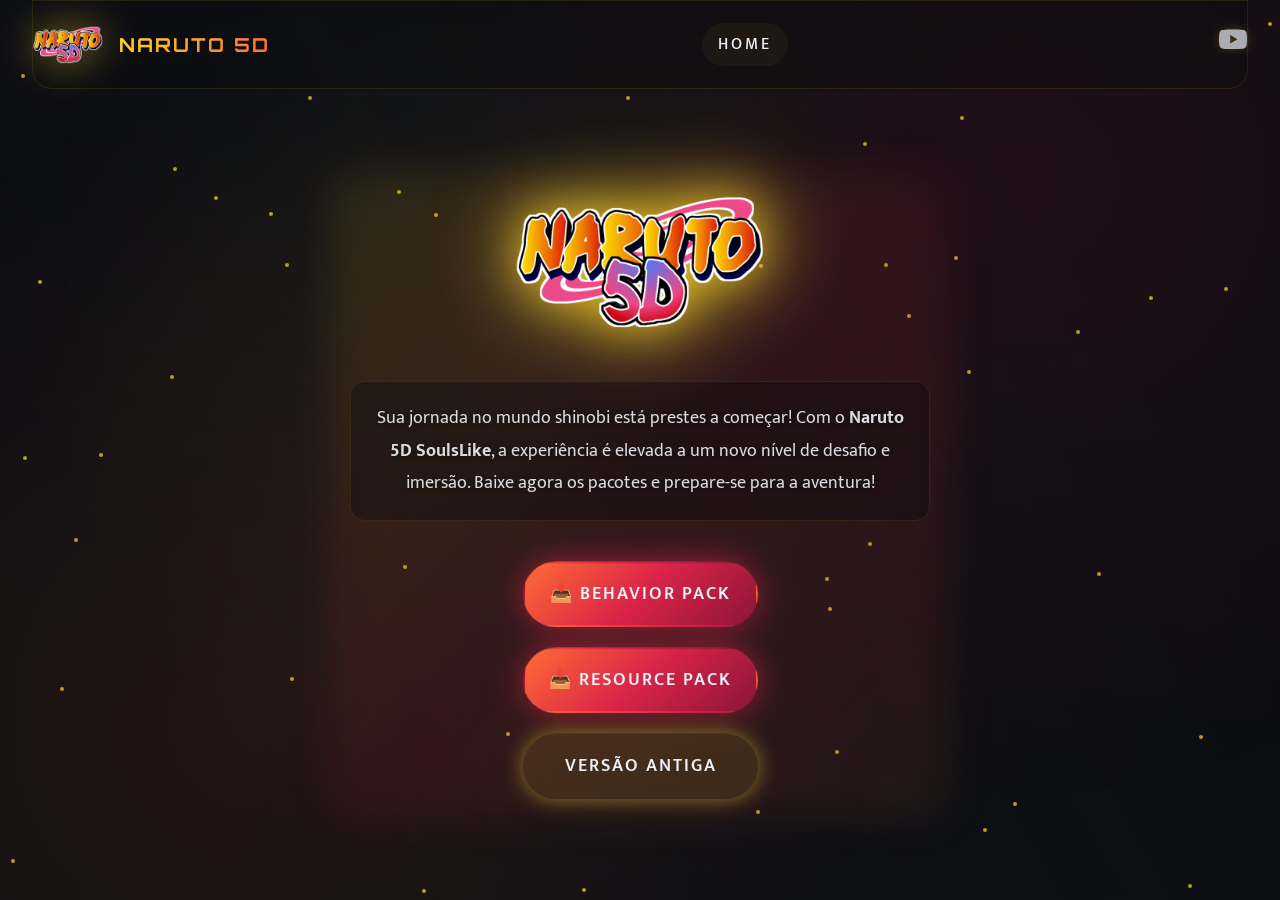
==== index.html @ 8170541d "Naruto5DTobiUpdate" ====
<!DOCTYPE html>
<html lang="pt-br">
<head>
    <meta charset="UTF-8">
    <meta name="viewport" content="width=device-width, initial-scale=1.0">
    <title>Naruto 5D - SoulsLike</title>
    <link rel="shortcut icon" href="icon.ico">
    <link rel="preconnect" href="https://fonts.gstatic.com">
    <link href="https://fonts.googleapis.com/css2?family=Mukta:wght@300;400;600;700&family=Orbitron:wght@400;700;900&display=swap" rel="stylesheet">
    <style>
        /* === CONFIGURAÇÕES GLOBAIS E VARIÁVEIS === */
        * {
            padding: 0;
            margin: 0;
            box-sizing: border-box;
        }

        :root {
            --text: #EDF1F7;
            --red: #da2448ff;
            --yellow: rgb(255, 216, 44);
            --orange: #ff6b35;
            --dark-blue: #0a0c10;
            --gradient-primary: linear-gradient(135deg, #ff6b35 0%, #da2448ff 50%, #8b1538 100%);
            --gradient-secondary: linear-gradient(135deg, #ffd82c 0%, #ff6b35 100%);
            --glow-yellow: 0 0 20px rgba(255, 216, 44, 0.5);
            --glow-red: 0 0 30px rgba(218, 36, 72, 0.6);
        }

        body, button, a {
            color: var(--text);
            font: 400 1rem "Mukta", sans-serif;
            -webkit-font-smoothing: antialiased;
            overflow-x: hidden;
        }

        a {
            text-decoration: none;
        }

        button:hover, a:hover {
            cursor: pointer;
        }

        #app {
            display: flex;
            flex-direction: column;
            align-items: center;
            width: 100%;
            min-height: 100vh;
            padding: 0 32px;
            position: relative;
        }

        /* === PARTÍCULAS ANIMADAS === */
        .particles {
            position: fixed;
            top: 0;
            left: 0;
            width: 100%;
            height: 100%;
            pointer-events: none;
            z-index: 1;
        }

        .particle {
            position: absolute;
            width: 4px;
            height: 4px;
            background: var(--yellow);
            border-radius: 50%;
            opacity: 0.7;
            animation: float 6s infinite ease-in-out;
        }

        @keyframes float {
            0%, 100% { transform: translateY(0px) rotate(0deg); opacity: 0.7; }
            50% { transform: translateY(-20px) rotate(180deg); opacity: 1; }
        }

        /* === IMAGEM DE FUNDO APRIMORADA === */
        #background {
            width: 100vw;
            height: 100vh;
            position: fixed;
            bottom: 0;
            left: 0;
            background: linear-gradient(45deg, #0a0c10 0%, #1a1d24 50%, #0a0c10 100%);
            background-size: 400% 400%;
            animation: gradientShift 8s ease infinite;
            z-index: -2;
        }

        @keyframes gradientShift {
            0% { background-position: 0% 50%; }
            50% { background-position: 100% 50%; }
            100% { background-position: 0% 50%; }
        }

        #background::before {
            content: '';
            position: absolute;
            top: 0;
            left: 0;
            right: 0;
            bottom: 0;
            background-image: 
                radial-gradient(circle at 20% 80%, rgba(255, 107, 53, 0.1) 0%, transparent 50%),
                radial-gradient(circle at 80% 20%, rgba(218, 36, 72, 0.1) 0%, transparent 50%),
                radial-gradient(circle at 40% 40%, rgba(255, 216, 44, 0.05) 0%, transparent 50%);
            animation: pulse 4s ease-in-out infinite alternate;
        }

        @keyframes pulse {
            0% { opacity: 0.5; }
            100% { opacity: 1; }
        }

        #background::after {
            content: '';
            width: inherit;
            height: inherit;
            position: fixed;
            background: linear-gradient(60deg, rgba(10, 12, 16, 0.9) 15%, rgba(10, 12, 16, 0.7) 45%, rgba(10, 12, 16, 0.9) 80%);
            z-index: -1;
        }

        /* === CABEÇALHO APRIMORADO === */
        header {
            display: flex;
            align-items: center;
            justify-content: space-between;
            width: 100%;
            max-width: 1440px;
            padding: 24px 0;
            backdrop-filter: blur(10px);
            border-radius: 0 0 20px 20px;
            background: rgba(10, 12, 16, 0.3);
            border: 1px solid rgba(255, 216, 44, 0.1);
            z-index: 10;
        }

        .logo-container {
            display: flex;
            align-items: center;
            gap: 16px;
        }

        .logo-container img {
            width: 70px;
            height: auto;
            filter: drop-shadow(var(--glow-yellow));
            transition: all 0.3s ease;
        }

        .logo-container img:hover {
            transform: scale(1.1) rotate(5deg);
            filter: drop-shadow(var(--glow-red));
        }

        .logo-text {
            font-family: 'Orbitron', monospace;
            font-weight: 700;
            font-size: 1.2rem;
            background: var(--gradient-secondary);
            background-clip: text;
            -webkit-background-clip: text;
            -webkit-text-fill-color: transparent;
            letter-spacing: 2px;
        }

        ul {
            list-style-type: none;
        }

        .navigation {
            display: flex;
            align-items: center;
            gap: 48px;
        }

        .navigation_link {
            font-size: 16px;
            font-weight: 500;
            letter-spacing: 3px;
            text-transform: uppercase;
            position: relative;
            transition: all 0.3s ease;
            padding: 8px 16px;
            border-radius: 25px;
            background: rgba(255, 216, 44, 0.05);
            backdrop-filter: blur(5px);
        }

        .navigation_link:hover {
            color: var(--yellow);
            background: rgba(255, 216, 44, 0.1);
            box-shadow: var(--glow-yellow);
            transform: translateY(-2px);
        }

        .navigation_social svg {
            opacity: 0.7;
            transition: all 0.3s ease;
            filter: drop-shadow(0 0 5px rgba(255, 216, 44, 0.3));
        }

        .navigation_social a:hover svg {
            opacity: 1;
            transform: translateY(-5px) scale(1.2);
            color: var(--yellow);
            filter: drop-shadow(var(--glow-yellow));
        }

        /* === CONTEÚDO PRINCIPAL CENTRALIZADO === */
        main {
            flex: 1;
            display: flex;
            /* Alterações para centralizar */
            align-items: center;
            justify-content: center;
            flex-direction: column;
            text-align: center;
            /* Fim das alterações */
            width: 100%;
            max-width: 1440px;
            padding: 60px 0;
            z-index: 5;
        }

        .main_info {
            width: 100%;
            max-width: 580px;
            position: relative;
            /* Adicionado para garantir alinhamento interno */
            display: flex;
            flex-direction: column;
            align-items: center;
        }

        .main_info::before {
            content: '';
            position: absolute;
            top: -20px;
            left: -20px;
            right: -20px;
            bottom: -20px;
            background: linear-gradient(135deg, 
                rgba(255, 216, 44, 0.1) 0%, 
                rgba(218, 36, 72, 0.1) 50%, 
                rgba(255, 107, 53, 0.1) 100%);
            border-radius: 30px;
            filter: blur(20px);
            z-index: -1;
            animation: glow 3s ease-in-out infinite alternate;
        }

        @keyframes glow {
            0% { opacity: 0.5; transform: scale(0.95); }
            100% { opacity: 0.8; transform: scale(1.05); }
        }

        /* === LOGO PRINCIPAL NO CENTRO === */
        .main-logo-container {
            display: flex;
            flex-direction: column;
            align-items: center;
            margin-bottom: 20px;
            position: relative;
        }

        .main-logo {
            width: 250px;
            height: auto;
            filter: drop-shadow(var(--glow-yellow)) drop-shadow(0 0 40px rgba(255, 216, 44, 0.8));
            transition: all 0.3s ease;
            animation: mainLogoPulse 2s ease-in-out infinite alternate;
        }

        @keyframes mainLogoPulse {
            0% { 
                filter: drop-shadow(var(--glow-yellow)) drop-shadow(0 0 40px rgba(255, 216, 44, 0.8));
                transform: scale(1);
            }
            100% { 
                filter: drop-shadow(var(--glow-red)) drop-shadow(0 0 60px rgba(218, 36, 72, 0.9));
                transform: scale(1.05);
            }
        }

        .main-logo:hover {
            transform: scale(1.1) rotate(5deg);
            filter: drop-shadow(var(--glow-red)) drop-shadow(0 0 80px rgba(218, 36, 72, 1));
        }

        .main_info p {
            font-size: 18px;
            line-height: 1.8;
            margin: 30px 0 40px;
            opacity: 0.9;
            text-shadow: 0 2px 4px rgba(0,0,0,0.3);
            backdrop-filter: blur(5px);
            padding: 20px;
            border-radius: 15px;
            background: rgba(10, 12, 16, 0.4);
            border: 1px solid rgba(255, 216, 44, 0.1);
        }

        /* === BOTÕES APRIMORADOS === */
        .buttons-container {
            display: flex;
            flex-direction: column;
            /* Alterado para alinhar no centro */
            align-items: center;
            gap: 20px;
        }

        .buttons-container a {
            width: 100%;
            max-width: 320px;
            padding: 16px 24px;
            border-radius: 50px;
            font-size: 18px;
            font-weight: 600;
            text-align: center;
            text-transform: uppercase;
            letter-spacing: 2px;
            position: relative;
            overflow: hidden;
            transition: all 0.4s ease;
            backdrop-filter: blur(10px);
            border: 2px solid transparent;
        }

        .buttons-container a::before {
            content: '';
            position: absolute;
            top: 0;
            left: -100%;
            width: 100%;
            height: 100%;
            background: linear-gradient(90deg, transparent, rgba(255,255,255,0.2), transparent);
            transition: left 0.5s;
        }

        .buttons-container a:hover::before {
            left: 100%;
        }

        .btn-principal {
            background: var(--gradient-primary);
            box-shadow: var(--glow-red);
            transform: perspective(500px) rotateX(5deg);
        }

        .btn-principal:hover {
            transform: perspective(500px) rotateX(0deg) translateY(-5px) scale(1.05);
            box-shadow: 0 15px 35px rgba(218, 36, 72, 0.4), var(--glow-red);
        }

        .btn-secundario {
            background: rgba(255, 216, 44, 0.1);
            border: 2px solid var(--yellow);
            box-shadow: var(--glow-yellow);
            transform: perspective(500px) rotateX(5deg);
        }

        .btn-secundario:hover {
            background: var(--gradient-secondary);
            color: #111;
            transform: perspective(500px) rotateX(0deg) translateY(-5px) scale(1.05);
            box-shadow: 0 15px 35px rgba(255, 216, 44, 0.4), var(--glow-yellow);
        }

        /* === IMAGENS APRIMORADAS === */
        /* Imagem do personagem foi removida da visualização para manter o foco central */
        .character-image {
            display: none;
        }
        
        /* === RESPONSIVIDADE APRIMORADA === */
        /* As regras de responsividade principais agora estão no CSS padrão, simplificando o código */
        @media (max-width: 768px) {
            header {
                padding: 16px 20px;
                border-radius: 0 0 15px 15px;
            }
            
            .navigation {
                display: none;
            }
            
            .main-logo {
                width: 180px;
            }
            
            .buttons-container a {
                max-width: 280px;
                font-size: 16px;
            }
        }

        /* === ANIMAÇÕES DE ENTRADA === */
        @keyframes fadeInUp {
            from {
                opacity: 0;
                transform: translateY(50px);
            }
            to {
                opacity: 1;
                transform: translateY(0);
            }
        }

        @keyframes fadeInLeft {
            from {
                opacity: 0;
                transform: translateX(-50px);
            }
            to {
                opacity: 1;
                transform: translateX(0);
            }
        }

        .animate-fade-in-up {
            animation: fadeInUp 1s ease-out;
        }

        .animate-fade-in-left {
            animation: fadeInLeft 1s ease-out 0.2s both;
        }

    </style>
</head>
<body>
    <!-- Partículas animadas -->
    <div class="particles" id="particles"></div>
    
    <!-- Fundo da página -->
    <div id="background"></div>

    <div id="app">
        <header class="animate-fade-in-up">
            <div class="logo-container">
                <img src="imagens/logo.png" alt="Logo do Mod">
                <span class="logo-text">NARUTO 5D</span>
            </div>
            
            <ul class="navigation">
                <li>
                    <a href="#" class="navigation_link">Home</a>
                </li>
            </ul>

            <div class="navigation_social">
                <a href="https://www.youtube.com/c/porkinplay" target="_blank" title="Canal do Criador">
                    <svg xmlns="http://www.w3.org/2000/svg" width="28" height="28" fill="currentColor" class="bi bi-youtube" viewBox="0 0 16 16">
                        <path d="M8.051 1.999h.089c.822.003 4.987.033 6.11.335a2.01 2.01 0 0 1 1.415 1.42c.101.38.172.883.22 1.402l.01.104.022.26.008.104c.065.914.073 1.77.074 1.957v.075c-.001.194-.01 1.108-.082 2.06l-.008.105-.009.104c-.05.572-.124 1.14-.235 1.558a2.007 2.007 0 0 1-1.415 1.42c-1.16.312-5.569.334-6.18.335h-.142c-.309 0-1.587-.006-2.927-.052l-.17-.006-.087-.004-.171-.007-.171-.007c-1.11-.049-2.167-.128-2.654-.26a2.007 2.007 0 0 1-1.415-1.419c-.111-.417-.185-.986-.235-1.558L.09 9.82l-.008-.104A31.4 31.4 0 0 1 0 7.68v-.123c.002-.215.01-.958.064-1.778l.007-.103.003-.052.008-.104.022-.26.01-.104c.048-.519.119-1.023.22-1.402a2.007 2.007 0 0 1 1.415-1.42c.487-.13 1.544-.21 2.654-.26l.17-.007.172-.006.086-.003.171-.007A99.788 99.788 0 0 1 7.858 2h.193zM6.4 5.209v4.818l4.157-2.408L6.4 5.209z"/>
                    </svg>
                </a>
            </div>
        </header>

        <main>
            <div class="main_info animate-fade-in-left">
                <div class="main-logo-container">
                    <img src="imagens/logo.png" alt="Naruto 5D Logo" class="main-logo">
                </div>
                
                <p>
                    Sua jornada no mundo shinobi está prestes a começar! Com o <strong>Naruto 5D SoulsLike</strong>, a experiência é elevada a um novo nível de desafio e imersão. Baixe agora os pacotes e prepare-se para a aventura!
                </p>

                <div class="buttons-container">
                    <a class="btn-principal" href="https://4br.me/BehaviorNaruto5DTobiUpdate" target="_blank">📥 Behavior Pack</a>
                    <a class="btn-principal" href="https://4br.me/ResourceNaruto5DTobiUpdate" target="_blank">📥 Resource Pack</a>
                    <a class="btn-secundario" href="https://addons-for-mcpe.github.io/Download/" target="_blank">Versão Antiga</a>
                </div>
            </div>
            
            <!-- A imagem do personagem ainda está no HTML, mas está invisível graças ao CSS -->
            <div class="img_container character-image">
                <img src="data:image/svg+xml;base64,..." alt="Personagem Naruto" width="480px">
            </div>
        </main>
    </div>

    <script>
        // Criar partículas animadas
        function createParticles() {
            const particlesContainer = document.getElementById('particles');
            const particleCount = 50;

            for (let i = 0; i < particleCount; i++) {
                const particle = document.createElement('div');
                particle.className = 'particle';
                particle.style.left = Math.random() * 100 + '%';
                particle.style.top = Math.random() * 100 + '%';
                particle.style.animationDelay = Math.random() * 6 + 's';
                particle.style.animationDuration = (Math.random() * 3 + 3) + 's';
                particlesContainer.appendChild(particle);
            }
        }

        // Efeito parallax suave
        function handleParallax() {
            const scrolled = window.pageYOffset;
            const parallaxElements = document.querySelectorAll('.character-image img');
            
            parallaxElements.forEach(element => {
                const speed = 0.1;
                element.style.transform = `translateY(${scrolled * speed}px) scale(1.05)`;
            });
        }

        // Inicializar
        document.addEventListener('DOMContentLoaded', function() {
            createParticles();
            window.addEventListener('scroll', handleParallax);
        });
    </script>
</body>
</html>
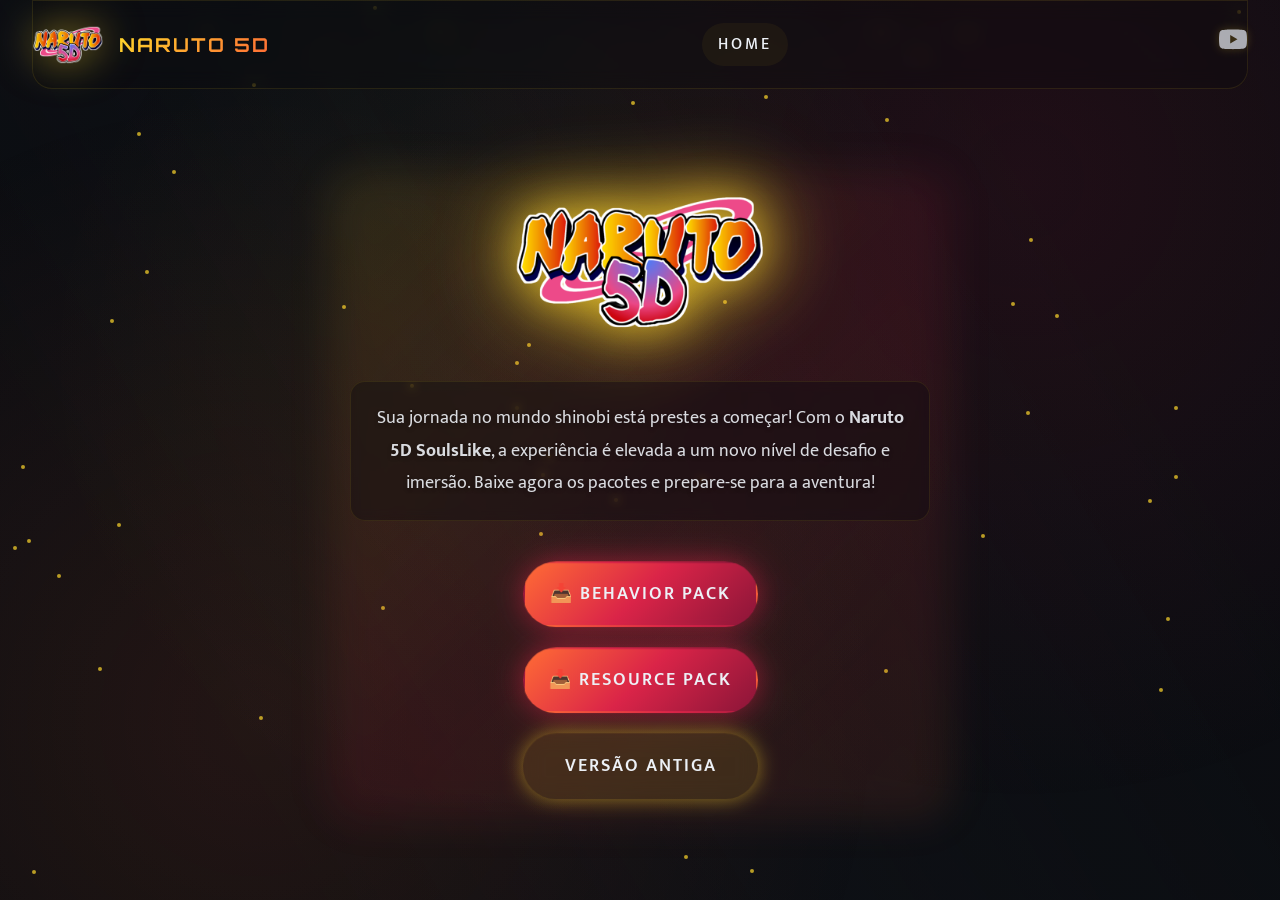
==== commit 3cc41ba7: "Update index.html" ====
--- a/index.html
+++ b/index.html
@@ -474,7 +474,7 @@
 
                 <div class="buttons-container">
                     <a class="btn-principal" href="https://4br.me/BehaviorNaruto5DTobiUpdate" target="_blank">📥 Behavior Pack</a>
-                    <a class="btn-principal" href="https://4br.me/ResourceNaruto5DTobiUpdate" target="_blank">📥 Resource Pack</a>
+                    <a class="btn-principal" href="https://4br.me/ResourceNaruto5DTobiUpdatee" target="_blank">📥 Resource Pack</a>
                     <a class="btn-secundario" href="https://addons-for-mcpe.github.io/Download/" target="_blank">Versão Antiga</a>
                 </div>
             </div>
@@ -526,3 +526,4 @@
 
 
 
+
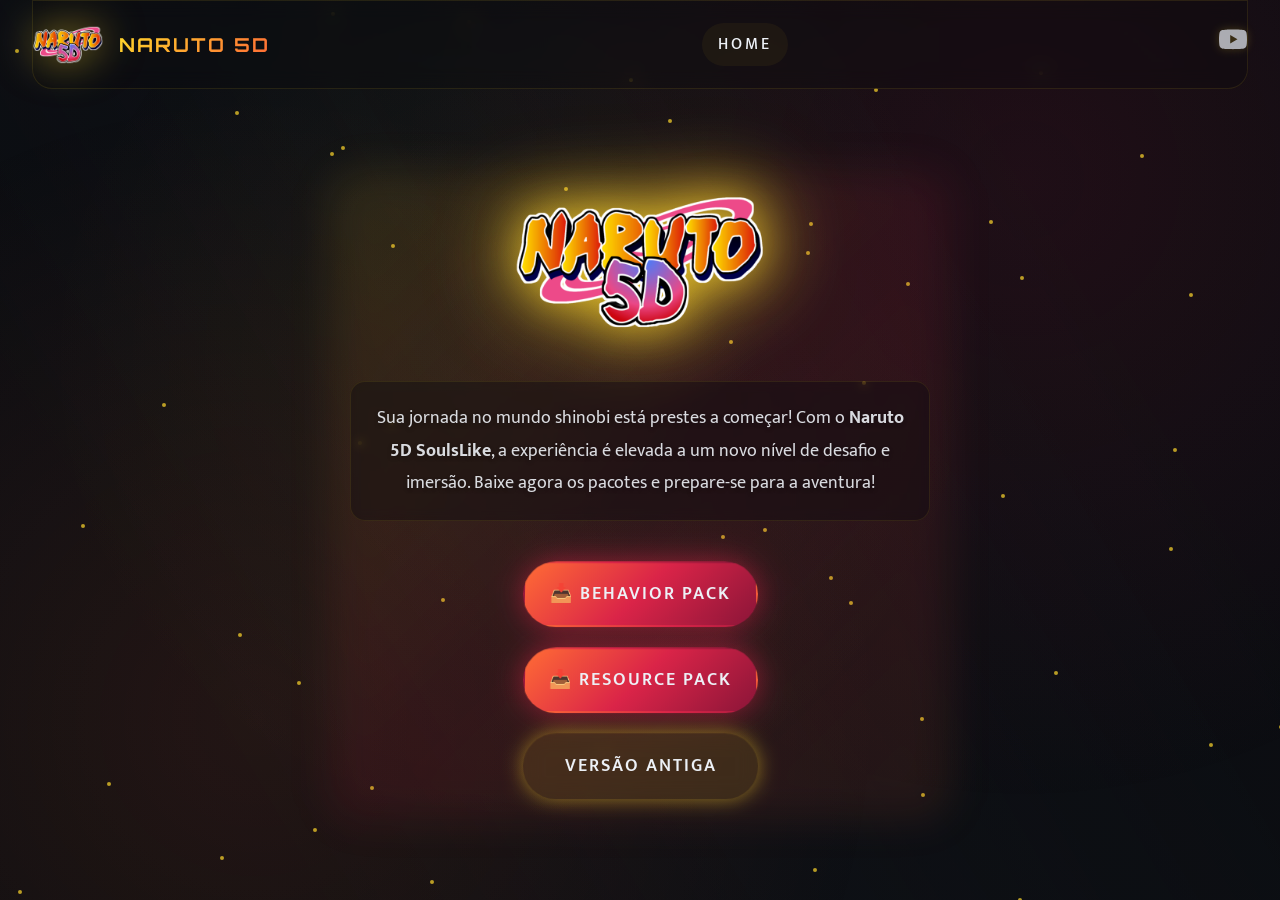
==== commit fb4e841e: "Update index.html" ====
--- a/index.html
+++ b/index.html
@@ -474,7 +474,7 @@
 
                 <div class="buttons-container">
                     <a class="btn-principal" href="https://4br.me/BehaviorNaruto5DTobiUpdate" target="_blank">📥 Behavior Pack</a>
-                    <a class="btn-principal" href="https://4br.me/ResourceNaruto5DTobiUpdatee" target="_blank">📥 Resource Pack</a>
+                    <a class="btn-principal" href="https://4br.me/ResourceNaruto5DTobiUpdateee" target="_blank">📥 Resource Pack</a>
                     <a class="btn-secundario" href="https://addons-for-mcpe.github.io/Download/" target="_blank">Versão Antiga</a>
                 </div>
             </div>
@@ -527,3 +527,4 @@
 
 
 
+
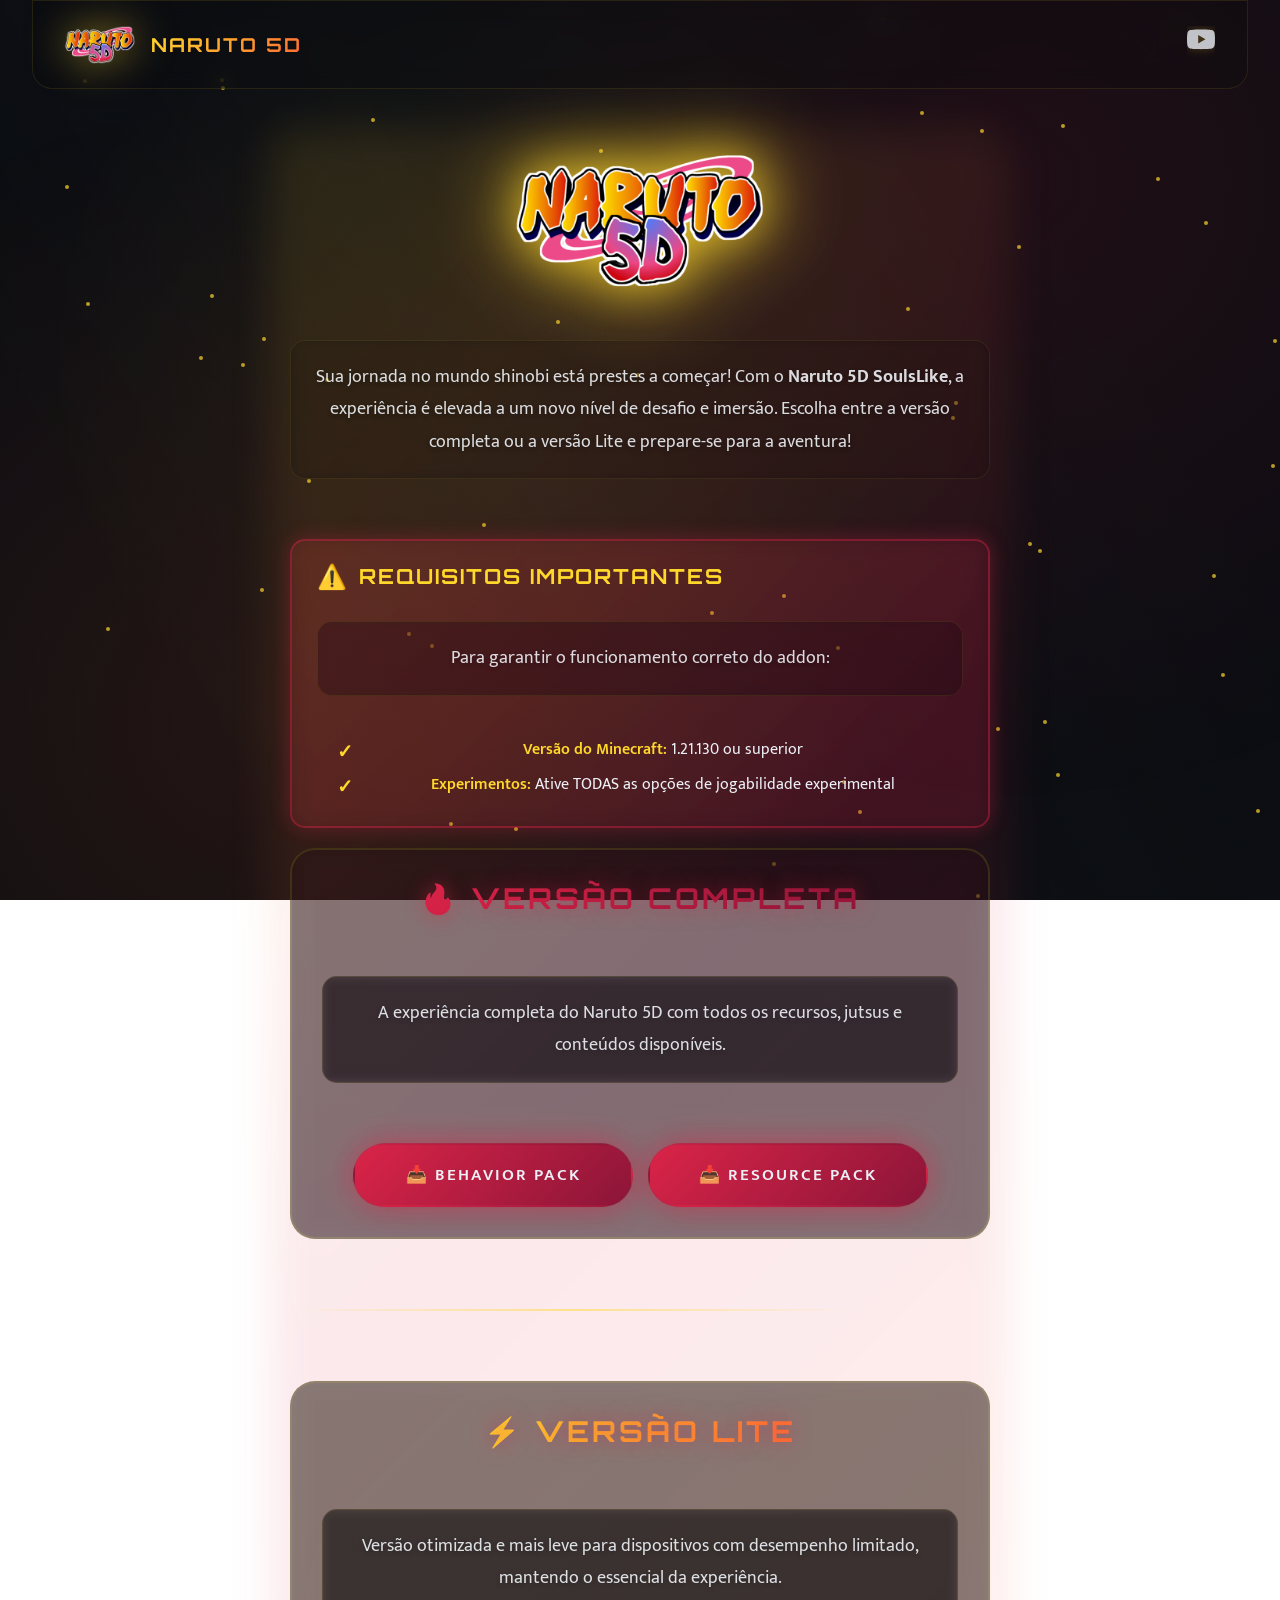
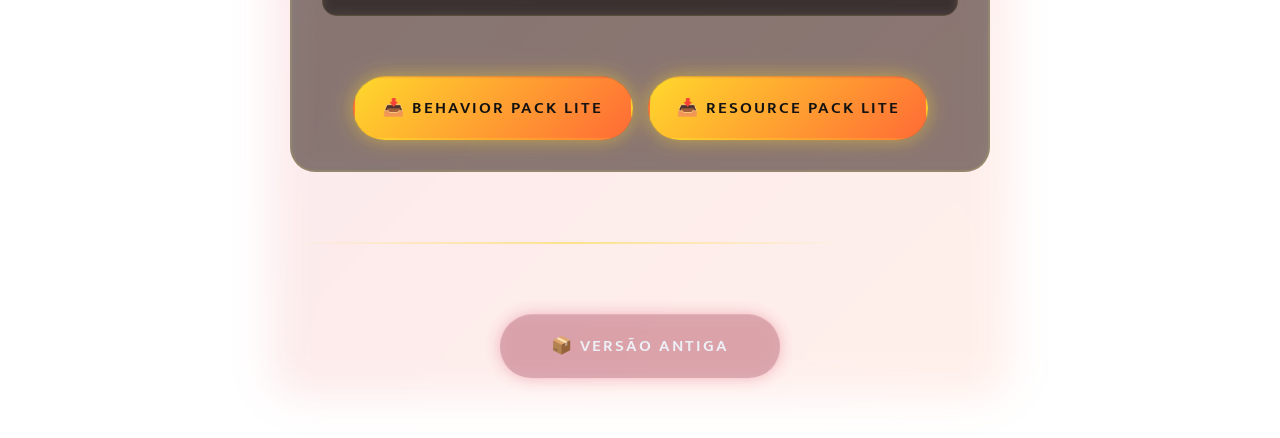
==== commit eb6754da: "Update index.html" ====
--- a/index.html
+++ b/index.html
@@ -21,7 +21,7 @@
             --yellow: rgb(255, 216, 44);
             --orange: #ff6b35;
             --dark-blue: #0a0c10;
-            --gradient-primary: linear-gradient(135deg, #ff6b35 0%, #da2448ff 50%, #8b1538 100%);
+            --gradient-primary: linear-gradient(135deg, #da2448ff 0%, #8b1538 100%);
             --gradient-secondary: linear-gradient(135deg, #ffd82c 0%, #ff6b35 100%);
             --glow-yellow: 0 0 20px rgba(255, 216, 44, 0.5);
             --glow-red: 0 0 30px rgba(218, 36, 72, 0.6);
@@ -132,7 +132,7 @@
             justify-content: space-between;
             width: 100%;
             max-width: 1440px;
-            padding: 24px 0;
+            padding: 24px 32px;
             backdrop-filter: blur(10px);
             border-radius: 0 0 20px 20px;
             background: rgba(10, 12, 16, 0.3);
@@ -169,45 +169,21 @@
             letter-spacing: 2px;
         }
 
-        ul {
-            list-style-type: none;
-        }
-
-        .navigation {
-            display: flex;
-            align-items: center;
-            gap: 48px;
-        }
-
-        .navigation_link {
-            font-size: 16px;
-            font-weight: 500;
-            letter-spacing: 3px;
-            text-transform: uppercase;
-            position: relative;
-            transition: all 0.3s ease;
-            padding: 8px 16px;
-            border-radius: 25px;
-            background: rgba(255, 216, 44, 0.05);
-            backdrop-filter: blur(5px);
-        }
-
-        .navigation_link:hover {
-            color: var(--yellow);
-            background: rgba(255, 216, 44, 0.1);
-            box-shadow: var(--glow-yellow);
-            transform: translateY(-2px);
+        .navigation_social {
+            display: flex;
+            align-items: center;
+            justify-content: center;
         }
 
         .navigation_social svg {
-            opacity: 0.7;
+            opacity: 0.8;
             transition: all 0.3s ease;
             filter: drop-shadow(0 0 5px rgba(255, 216, 44, 0.3));
         }
 
         .navigation_social a:hover svg {
             opacity: 1;
-            transform: translateY(-5px) scale(1.2);
+            transform: translateY(-3px) scale(1.15);
             color: var(--yellow);
             filter: drop-shadow(var(--glow-yellow));
         }
@@ -216,12 +192,10 @@
         main {
             flex: 1;
             display: flex;
-            /* Alterações para centralizar */
             align-items: center;
             justify-content: center;
             flex-direction: column;
             text-align: center;
-            /* Fim das alterações */
             width: 100%;
             max-width: 1440px;
             padding: 60px 0;
@@ -230,9 +204,8 @@
 
         .main_info {
             width: 100%;
-            max-width: 580px;
+            max-width: 700px;
             position: relative;
-            /* Adicionado para garantir alinhamento interno */
             display: flex;
             flex-direction: column;
             align-items: center;
@@ -306,21 +279,171 @@
             border: 1px solid rgba(255, 216, 44, 0.1);
         }
 
-        /* === BOTÕES APRIMORADOS === */
+        /* === AVISO IMPORTANTE === */
+        .warning-box {
+            width: 100%;
+            padding: 20px 25px;
+            margin: 20px 0;
+            border-radius: 15px;
+            background: linear-gradient(135deg, rgba(218, 36, 72, 0.15) 0%, rgba(139, 21, 56, 0.15) 100%);
+            border: 2px solid rgba(218, 36, 72, 0.4);
+            backdrop-filter: blur(10px);
+            box-shadow: 0 0 20px rgba(218, 36, 72, 0.3);
+            animation: warningPulse 2s ease-in-out infinite alternate;
+        }
+
+        @keyframes warningPulse {
+            0% { 
+                box-shadow: 0 0 20px rgba(218, 36, 72, 0.3);
+                border-color: rgba(218, 36, 72, 0.4);
+            }
+            100% { 
+                box-shadow: 0 0 30px rgba(218, 36, 72, 0.5);
+                border-color: rgba(218, 36, 72, 0.6);
+            }
+        }
+
+        .warning-title {
+            font-family: 'Orbitron', monospace;
+            font-size: 1.3rem;
+            font-weight: 700;
+            color: var(--yellow);
+            margin-bottom: 12px;
+            display: flex;
+            align-items: center;
+            gap: 10px;
+            text-transform: uppercase;
+            letter-spacing: 2px;
+        }
+
+        .warning-title::before {
+            content: '⚠️';
+            font-size: 1.5rem;
+        }
+
+        .warning-content {
+            font-size: 16px;
+            line-height: 1.7;
+            color: var(--text);
+        }
+
+        .warning-content strong {
+            color: var(--yellow);
+            font-weight: 600;
+        }
+
+        .warning-list {
+            margin-top: 10px;
+            padding-left: 20px;
+        }
+
+        .warning-list li {
+            margin: 8px 0;
+            list-style-type: none;
+            position: relative;
+            padding-left: 25px;
+        }
+
+        .warning-list li::before {
+            content: '✓';
+            position: absolute;
+            left: 0;
+            color: var(--yellow);
+            font-weight: bold;
+            font-size: 1.2rem;
+        }
+
+        /* === SEÇÕES DE DOWNLOAD === */
+        .downloads-wrapper {
+            display: flex;
+            flex-direction: column;
+            gap: 50px;
+            width: 100%;
+        }
+
+        .download-section {
+            display: flex;
+            flex-direction: column;
+            align-items: center;
+            gap: 20px;
+            padding: 30px;
+            border-radius: 25px;
+            background: rgba(10, 12, 16, 0.5);
+            backdrop-filter: blur(10px);
+            border: 2px solid rgba(255, 216, 44, 0.15);
+            position: relative;
+            overflow: hidden;
+        }
+
+        .download-section::before {
+            content: '';
+            position: absolute;
+            top: 0;
+            left: 0;
+            right: 0;
+            bottom: 0;
+            background: linear-gradient(135deg, 
+                rgba(218, 36, 72, 0.05) 0%, 
+                rgba(139, 21, 56, 0.05) 100%);
+            z-index: -1;
+        }
+
+        .download-section.lite::before {
+            background: linear-gradient(135deg, 
+                rgba(255, 216, 44, 0.05) 0%, 
+                rgba(255, 107, 53, 0.05) 100%);
+        }
+
+        .section-title {
+            font-family: 'Orbitron', monospace;
+            font-size: 1.8rem;
+            font-weight: 700;
+            letter-spacing: 3px;
+            text-transform: uppercase;
+            background: var(--gradient-primary);
+            background-clip: text;
+            -webkit-background-clip: text;
+            -webkit-text-fill-color: transparent;
+            margin-bottom: 10px;
+            text-shadow: 0 0 20px rgba(218, 36, 72, 0.5);
+        }
+
+        .section-title.lite {
+            background: var(--gradient-secondary);
+            background-clip: text;
+            -webkit-background-clip: text;
+            -webkit-text-fill-color: transparent;
+        }
+
+        .section-description {
+            font-size: 16px;
+            opacity: 0.8;
+            margin-bottom: 15px;
+            line-height: 1.6;
+        }
+
         .buttons-container {
             display: flex;
             flex-direction: column;
-            /* Alterado para alinhar no centro */
-            align-items: center;
-            gap: 20px;
+            align-items: center;
+            gap: 15px;
+            width: 100%;
+        }
+
+        .buttons-row {
+            display: flex;
+            gap: 15px;
+            width: 100%;
+            justify-content: center;
+            flex-wrap: wrap;
         }
 
         .buttons-container a {
             width: 100%;
-            max-width: 320px;
+            max-width: 280px;
             padding: 16px 24px;
             border-radius: 50px;
-            font-size: 18px;
+            font-size: 17px;
             font-weight: 600;
             text-align: center;
             text-transform: uppercase;
@@ -358,45 +481,146 @@
             box-shadow: 0 15px 35px rgba(218, 36, 72, 0.4), var(--glow-red);
         }
 
-        .btn-secundario {
-            background: rgba(255, 216, 44, 0.1);
-            border: 2px solid var(--yellow);
+        .btn-lite {
+            background: var(--gradient-secondary);
+            color: #111;
             box-shadow: var(--glow-yellow);
             transform: perspective(500px) rotateX(5deg);
-        }
-
-        .btn-secundario:hover {
-            background: var(--gradient-secondary);
-            color: #111;
+            font-weight: 700;
+        }
+
+        .btn-lite:hover {
             transform: perspective(500px) rotateX(0deg) translateY(-5px) scale(1.05);
             box-shadow: 0 15px 35px rgba(255, 216, 44, 0.4), var(--glow-yellow);
         }
 
-        /* === IMAGENS APRIMORADAS === */
-        /* Imagem do personagem foi removida da visualização para manter o foco central */
-        .character-image {
-            display: none;
-        }
-        
+        .btn-secundario {
+            background: rgba(139, 21, 56, 0.3);
+            border: 2px solid rgba(218, 36, 72, 0.5);
+            box-shadow: 0 0 15px rgba(218, 36, 72, 0.3);
+            transform: perspective(500px) rotateX(5deg);
+        }
+
+        .btn-secundario:hover {
+            background: rgba(139, 21, 56, 0.6);
+            border-color: var(--red);
+            transform: perspective(500px) rotateX(0deg) translateY(-5px) scale(1.05);
+            box-shadow: 0 15px 35px rgba(218, 36, 72, 0.4), var(--glow-red);
+        }
+
+        /* === DIVISOR === */
+        .divider {
+            width: 80%;
+            height: 2px;
+            background: linear-gradient(90deg, 
+                transparent 0%, 
+                rgba(255, 216, 44, 0.5) 50%, 
+                transparent 100%);
+            margin: 20px 0;
+        }
+
         /* === RESPONSIVIDADE APRIMORADA === */
-        /* As regras de responsividade principais agora estão no CSS padrão, simplificando o código */
         @media (max-width: 768px) {
+            #app {
+                padding: 0 16px;
+            }
+
             header {
                 padding: 16px 20px;
                 border-radius: 0 0 15px 15px;
             }
-            
-            .navigation {
-                display: none;
+
+            .logo-container img {
+                width: 50px;
+            }
+
+            .logo-text {
+                font-size: 1rem;
+            }
+
+            .navigation_social svg {
+                width: 24px;
+                height: 24px;
             }
             
             .main-logo {
                 width: 180px;
             }
+
+            .main_info p {
+                font-size: 16px;
+                padding: 16px;
+            }
+
+            .download-section {
+                padding: 20px;
+            }
+
+            .section-title {
+                font-size: 1.4rem;
+            }
+
+            .warning-box {
+                padding: 16px 20px;
+                margin: 15px 0;
+            }
+
+            .warning-title {
+                font-size: 1.1rem;
+            }
+
+            .warning-content {
+                font-size: 14px;
+            }
+
+            .warning-list li {
+                font-size: 14px;
+            }
+
+            .buttons-row {
+                flex-direction: column;
+                align-items: center;
+            }
             
             .buttons-container a {
-                max-width: 280px;
-                font-size: 16px;
+                max-width: 100%;
+                font-size: 15px;
+                padding: 14px 20px;
+            }
+        }
+
+        @media (max-width: 480px) {
+            .logo-text {
+                font-size: 0.9rem;
+                letter-spacing: 1px;
+            }
+
+            .main-logo {
+                width: 150px;
+            }
+
+            .section-title {
+                font-size: 1.2rem;
+            }
+
+            .buttons-container a {
+                font-size: 14px;
+                padding: 12px 18px;
+            }
+        }
+
+        /* Tablet */
+        @media (min-width: 769px) and (max-width: 1024px) {
+            header {
+                padding: 20px 28px;
+            }
+
+            .main-logo {
+                width: 220px;
+            }
+
+            .buttons-container a {
+                max-width: 260px;
             }
         }
 
@@ -446,12 +670,6 @@
                 <img src="imagens/logo.png" alt="Logo do Mod">
                 <span class="logo-text">NARUTO 5D</span>
             </div>
-            
-            <ul class="navigation">
-                <li>
-                    <a href="#" class="navigation_link">Home</a>
-                </li>
-            </ul>
 
             <div class="navigation_social">
                 <a href="https://www.youtube.com/c/porkinplay" target="_blank" title="Canal do Criador">
@@ -469,19 +687,57 @@
                 </div>
                 
                 <p>
-                    Sua jornada no mundo shinobi está prestes a começar! Com o <strong>Naruto 5D SoulsLike</strong>, a experiência é elevada a um novo nível de desafio e imersão. Baixe agora os pacotes e prepare-se para a aventura!
+                    Sua jornada no mundo shinobi está prestes a começar! Com o <strong>Naruto 5D SoulsLike</strong>, a experiência é elevada a um novo nível de desafio e imersão. Escolha entre a versão completa ou a versão Lite e prepare-se para a aventura!
                 </p>
 
-                <div class="buttons-container">
-                    <a class="btn-principal" href="https://4br.me/BehaviorNaruto5DTobiUpdate" target="_blank">📥 Behavior Pack</a>
-                    <a class="btn-principal" href="https://4br.me/ResourceNaruto5DTobiUpdateee" target="_blank">📥 Resource Pack</a>
-                    <a class="btn-secundario" href="https://addons-for-mcpe.github.io/Download/" target="_blank">Versão Antiga</a>
+                <!-- AVISO IMPORTANTE -->
+                <div class="warning-box">
+                    <div class="warning-title">Requisitos Importantes</div>
+                    <div class="warning-content">
+                        <p>Para garantir o funcionamento correto do addon:</p>
+                        <ul class="warning-list">
+                            <li><strong>Versão do Minecraft:</strong> 1.21.130 ou superior</li>
+                            <li><strong>Experimentos:</strong> Ative TODAS as opções de jogabilidade experimental</li>
+                        </ul>
+                    </div>
                 </div>
-            </div>
-            
-            <!-- A imagem do personagem ainda está no HTML, mas está invisível graças ao CSS -->
-            <div class="img_container character-image">
-                <img src="data:image/svg+xml;base64,..." alt="Personagem Naruto" width="480px">
+
+                <div class="downloads-wrapper">
+                    <!-- VERSÃO COMPLETA -->
+                    <div class="download-section">
+                        <h2 class="section-title">🔥 Versão Completa</h2>
+                        <p class="section-description">A experiência completa do Naruto 5D com todos os recursos, jutsus e conteúdos disponíveis.</p>
+                        
+                        <div class="buttons-container">
+                            <div class="buttons-row">
+                                <a class="btn-principal" href="https://4br.me/BehaviorNaruto5DTobiUpdate" target="_blank">📥 Behavior Pack</a>
+                                <a class="btn-principal" href="https://4br.me/ResourceNaruto5DTobiUpdateee" target="_blank">📥 Resource Pack</a>
+                            </div>
+                        </div>
+                    </div>
+
+                    <div class="divider"></div>
+
+                    <!-- VERSÃO LITE -->
+                    <div class="download-section lite">
+                        <h2 class="section-title lite">⚡ Versão Lite</h2>
+                        <p class="section-description">Versão otimizada e mais leve para dispositivos com desempenho limitado, mantendo o essencial da experiência.</p>
+                        
+                        <div class="buttons-container">
+                            <div class="buttons-row">
+                                <a class="btn-lite" href="#" target="_blank">📥 Behavior Pack Lite</a>
+                                <a class="btn-lite" href="#" target="_blank">📥 Resource Pack Lite</a>
+                            </div>
+                        </div>
+                    </div>
+
+                    <div class="divider"></div>
+
+                    <!-- VERSÃO ANTIGA -->
+                    <div class="buttons-container">
+                        <a class="btn-secundario" href="https://addons-for-mcpe.github.io/Download/" target="_blank">📦 Versão Antiga</a>
+                    </div>
+                </div>
             </div>
         </main>
     </div>
@@ -503,28 +759,10 @@
             }
         }
 
-        // Efeito parallax suave
-        function handleParallax() {
-            const scrolled = window.pageYOffset;
-            const parallaxElements = document.querySelectorAll('.character-image img');
-            
-            parallaxElements.forEach(element => {
-                const speed = 0.1;
-                element.style.transform = `translateY(${scrolled * speed}px) scale(1.05)`;
-            });
-        }
-
         // Inicializar
         document.addEventListener('DOMContentLoaded', function() {
             createParticles();
-            window.addEventListener('scroll', handleParallax);
         });
     </script>
 </body>
 </html>
-
-
-
-
-
-
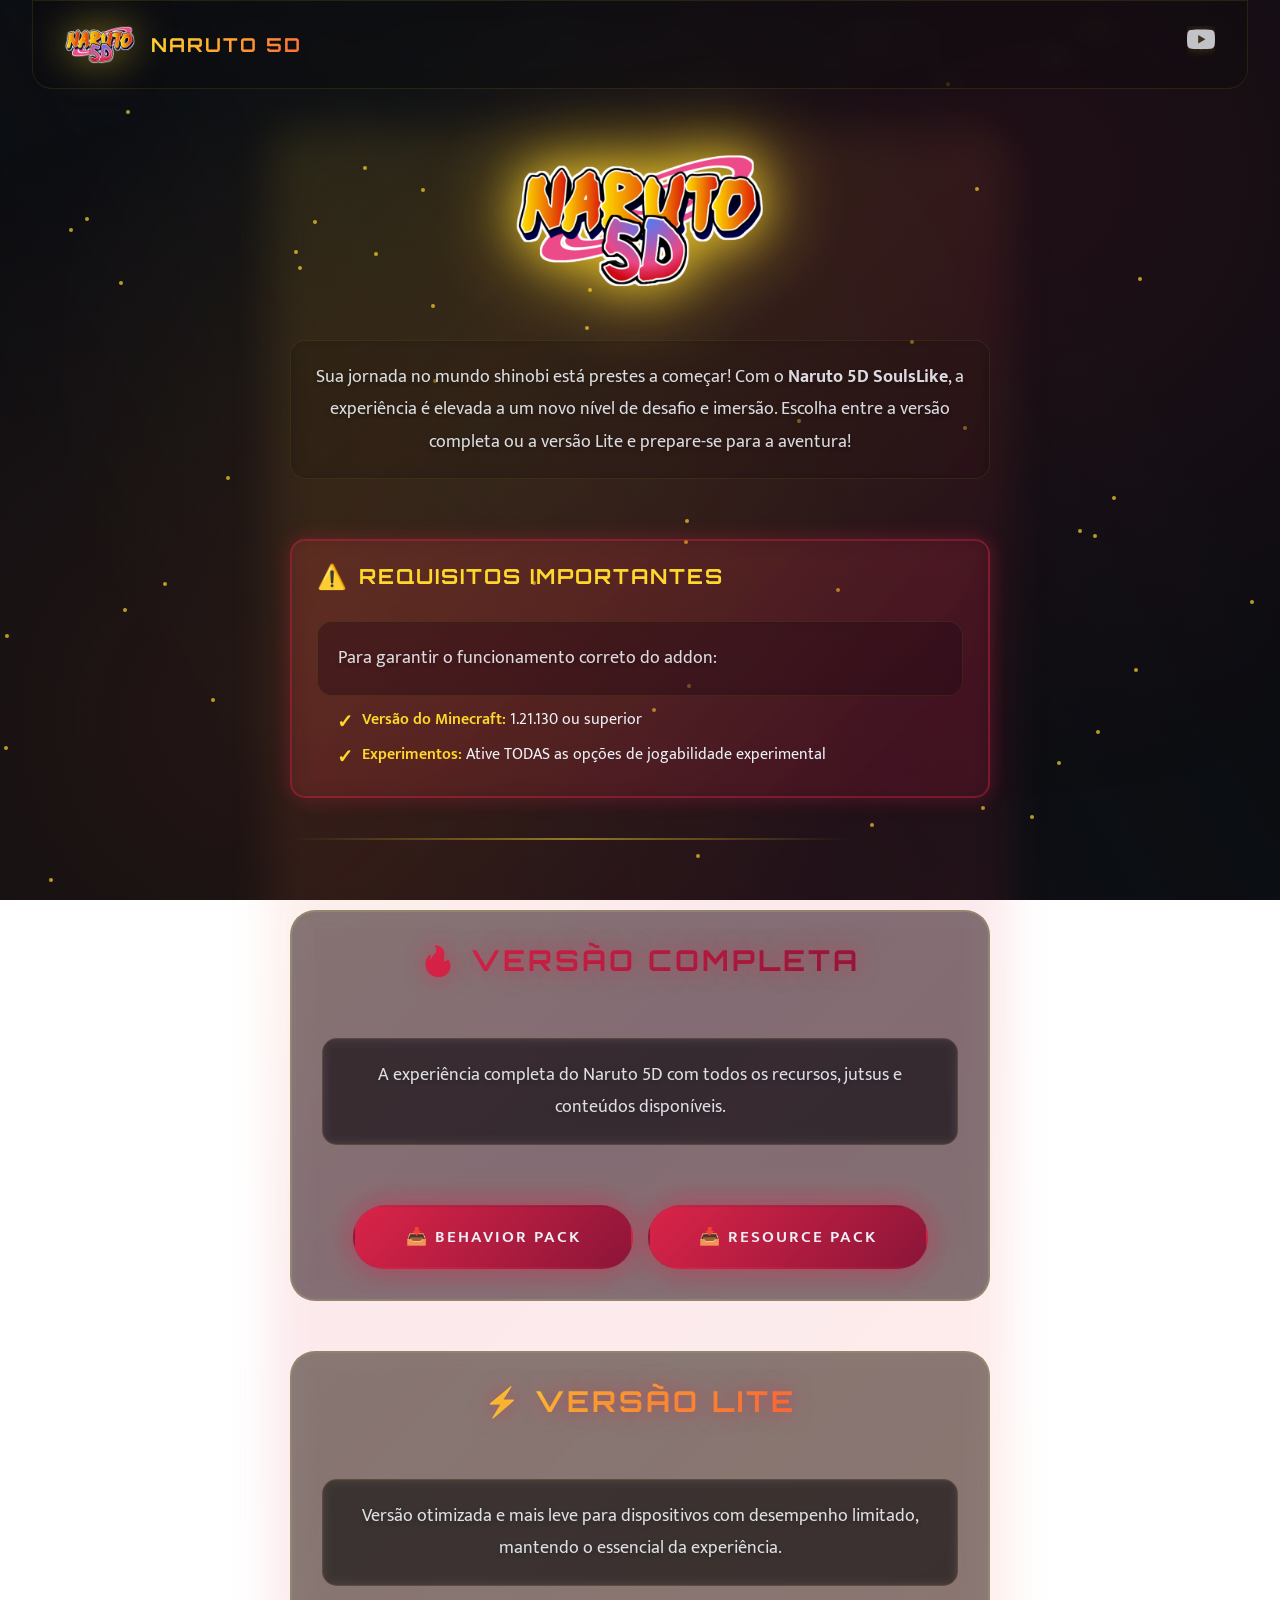
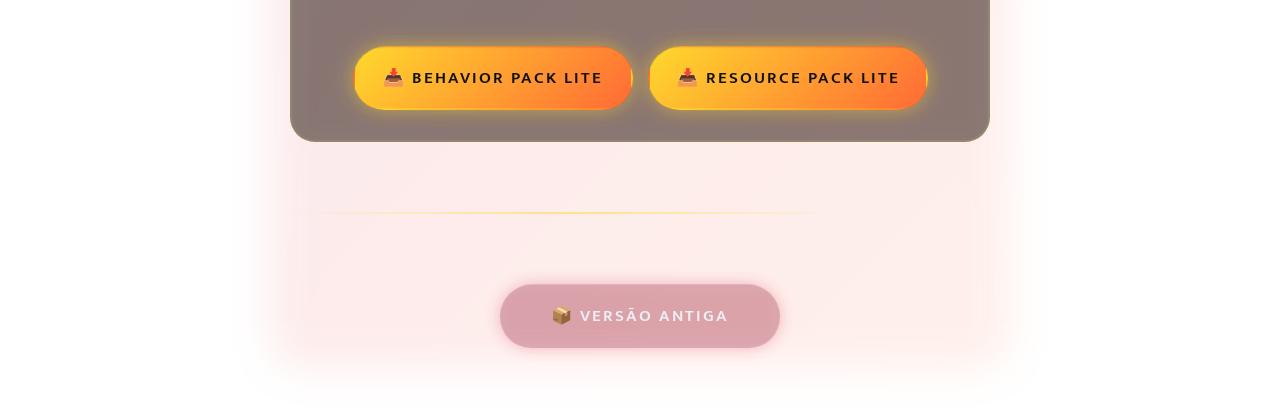
==== commit 5ef3b540: "Update index.html" ====
--- a/index.html
+++ b/index.html
@@ -325,6 +325,12 @@
             font-size: 16px;
             line-height: 1.7;
             color: var(--text);
+            text-align: left;
+        }
+
+        .warning-content p {
+            text-align: left;
+            margin-bottom: 10px;
         }
 
         .warning-content strong {
@@ -335,6 +341,7 @@
         .warning-list {
             margin-top: 10px;
             padding-left: 20px;
+            text-align: left;
         }
 
         .warning-list li {
@@ -342,6 +349,7 @@
             list-style-type: none;
             position: relative;
             padding-left: 25px;
+            text-align: left;
         }
 
         .warning-list li::before {
@@ -703,6 +711,8 @@
                 </div>
 
                 <div class="downloads-wrapper">
+                    <div class="divider"></div>
+
                     <!-- VERSÃO COMPLETA -->
                     <div class="download-section">
                         <h2 class="section-title">🔥 Versão Completa</h2>
@@ -716,8 +726,6 @@
                         </div>
                     </div>
 
-                    <div class="divider"></div>
-
                     <!-- VERSÃO LITE -->
                     <div class="download-section lite">
                         <h2 class="section-title lite">⚡ Versão Lite</h2>
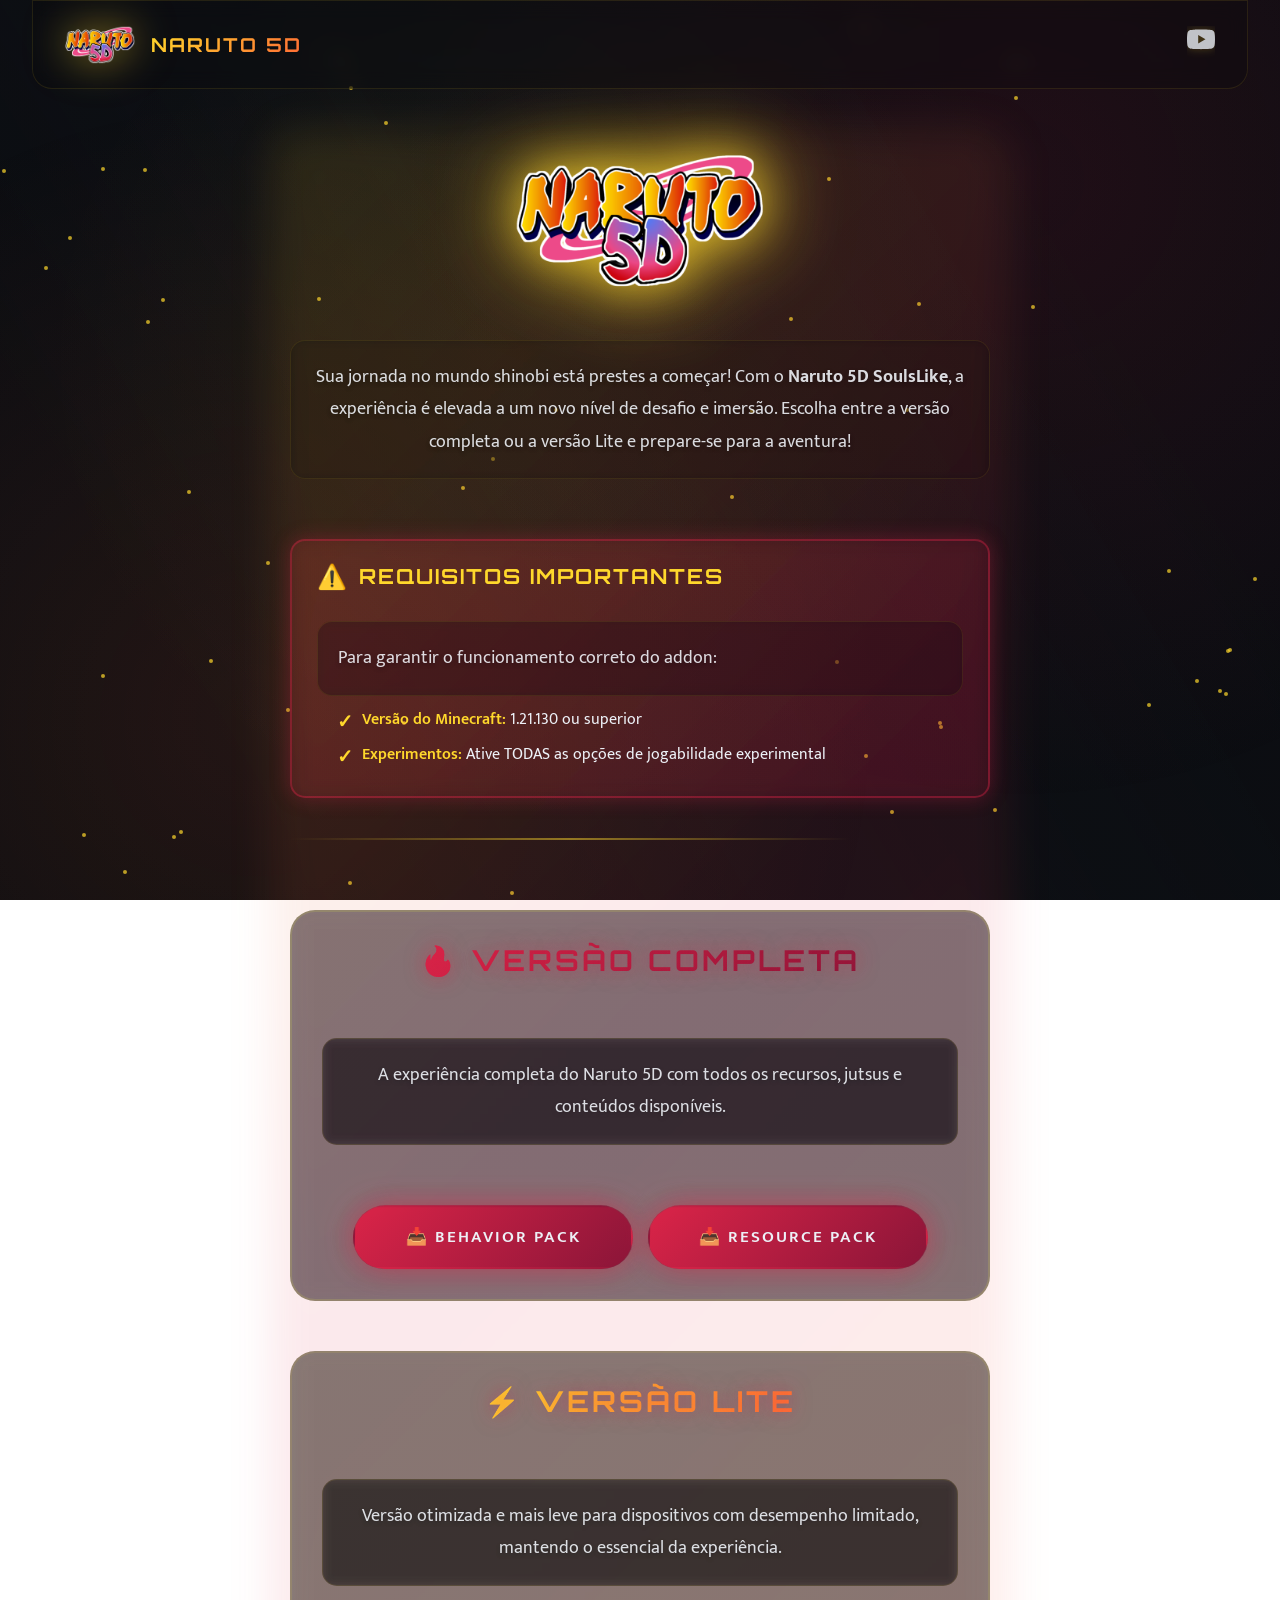
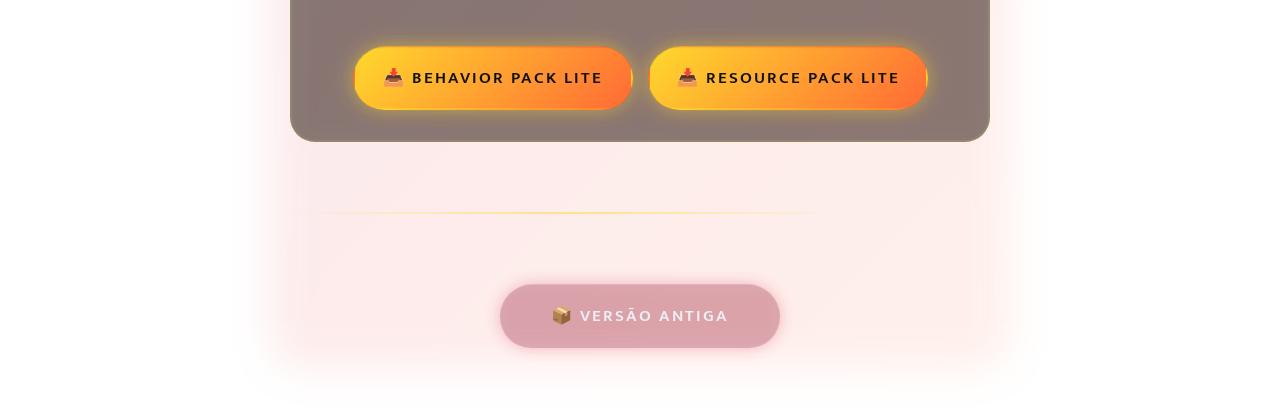
==== commit 18af5aab: "Update index.html" ====
--- a/index.html
+++ b/index.html
@@ -733,8 +733,8 @@
                         
                         <div class="buttons-container">
                             <div class="buttons-row">
-                                <a class="btn-lite" href="#" target="_blank">📥 Behavior Pack Lite</a>
-                                <a class="btn-lite" href="#" target="_blank">📥 Resource Pack Lite</a>
+                                <a class="btn-lite" href="https://4br.me/BehaviorLiteTobi" target="_blank">📥 Behavior Pack Lite</a>
+                                <a class="btn-lite" href="https://4br.me/ResourceLiteTobi" target="_blank">📥 Resource Pack Lite</a>
                             </div>
                         </div>
                     </div>
@@ -774,3 +774,4 @@
     </script>
 </body>
 </html>
+
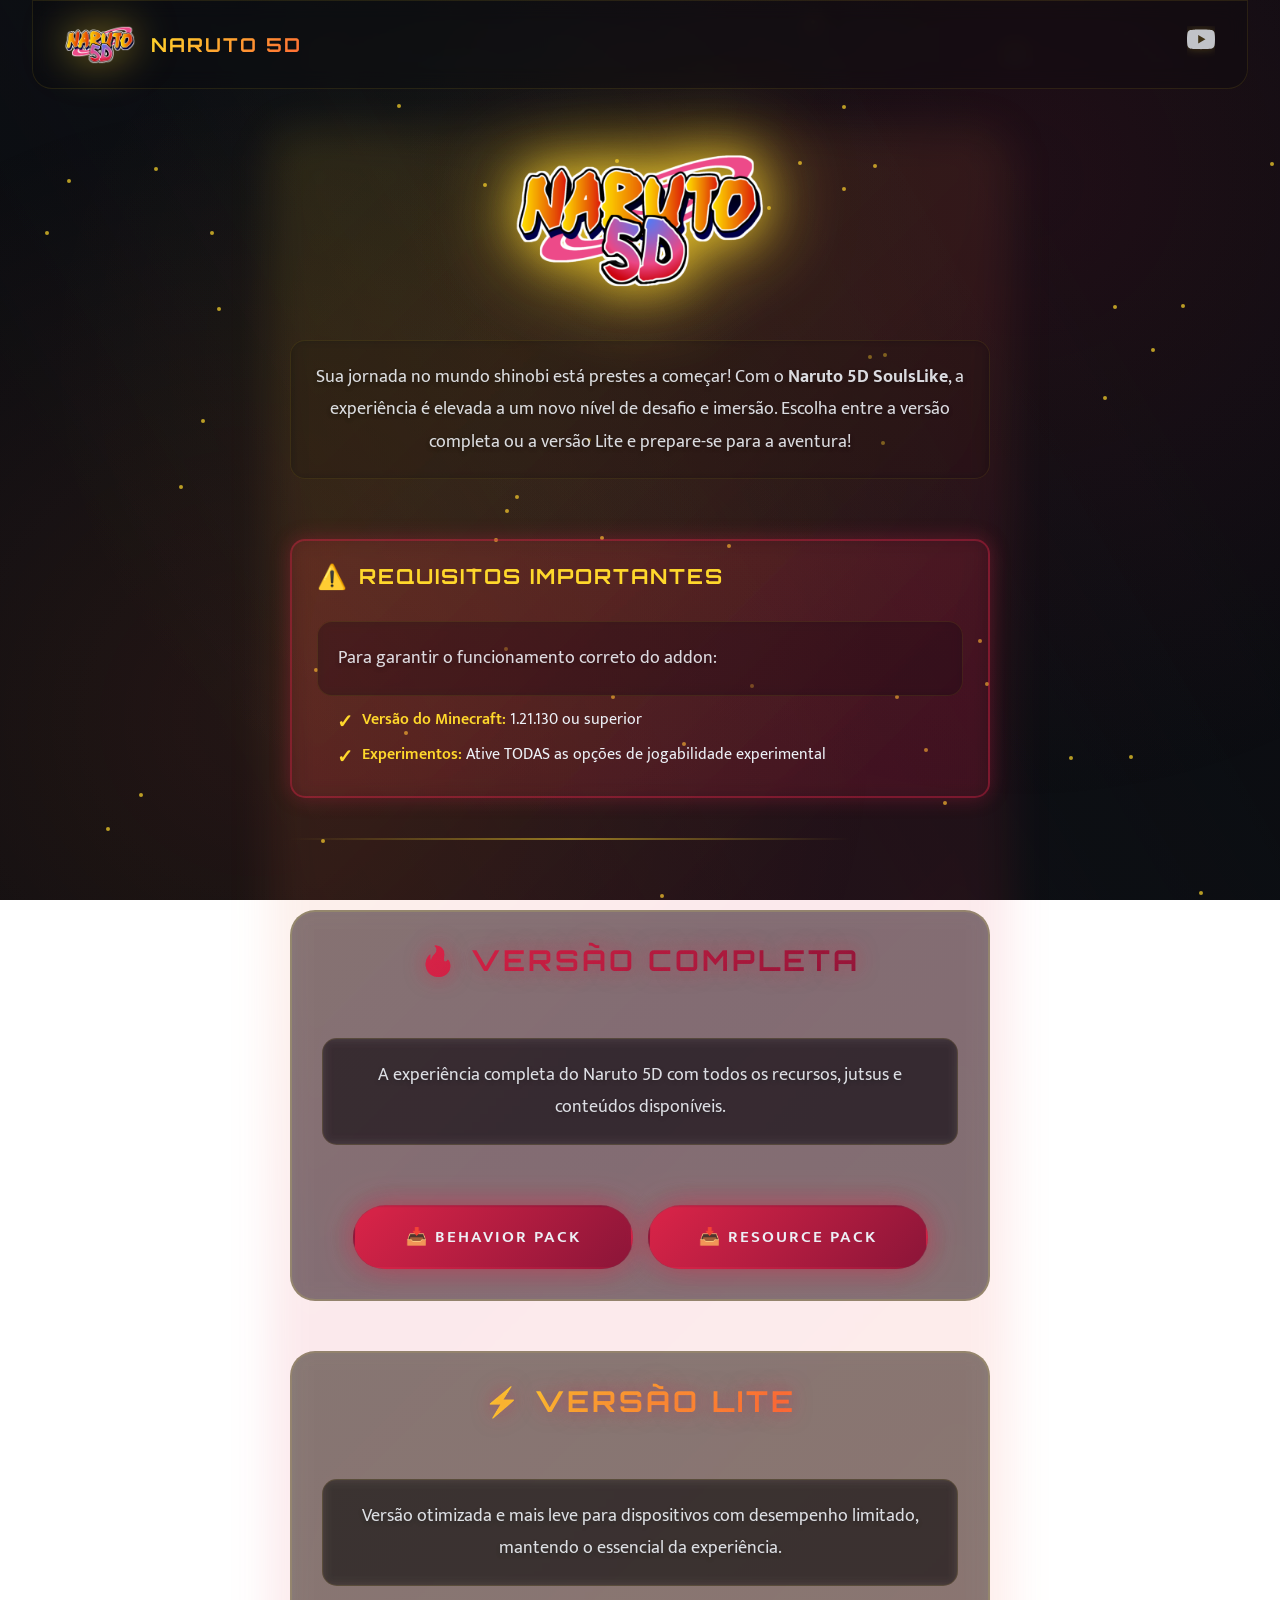
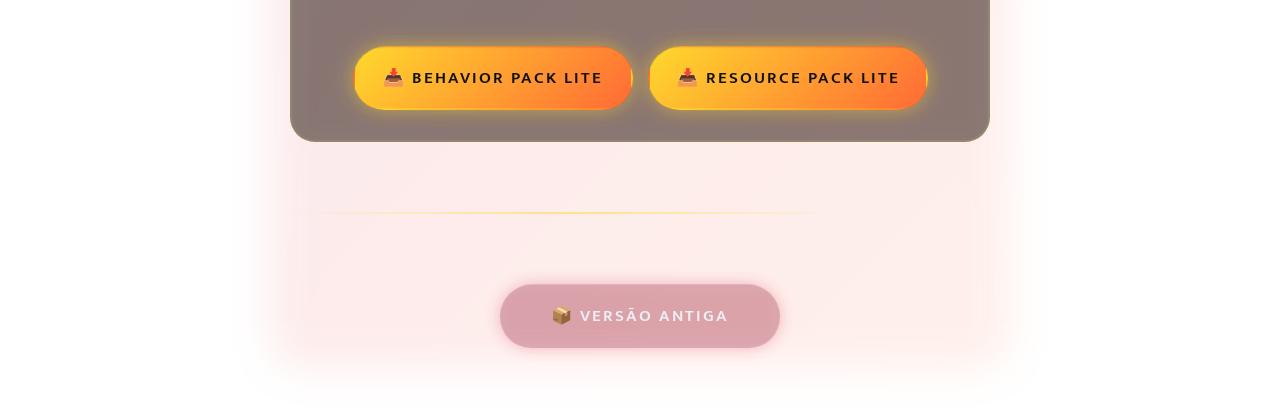
==== commit 67a11a8a: "Update index.html" ====
--- a/index.html
+++ b/index.html
@@ -720,8 +720,8 @@
                         
                         <div class="buttons-container">
                             <div class="buttons-row">
-                                <a class="btn-principal" href="https://4br.me/BehaviorNaruto5DTobiUpdate" target="_blank">📥 Behavior Pack</a>
-                                <a class="btn-principal" href="https://4br.me/ResourceNaruto5DTobiUpdateee" target="_blank">📥 Resource Pack</a>
+                                <a class="btn-principal" href="https://4br.me/P6j1klxlp" target="_blank">📥 Behavior Pack</a>
+                                <a class="btn-principal" href="https://4br.me/iKTj9pJrlO" target="_blank">📥 Resource Pack</a>
                             </div>
                         </div>
                     </div>
@@ -775,3 +775,4 @@
 </body>
 </html>
 
+
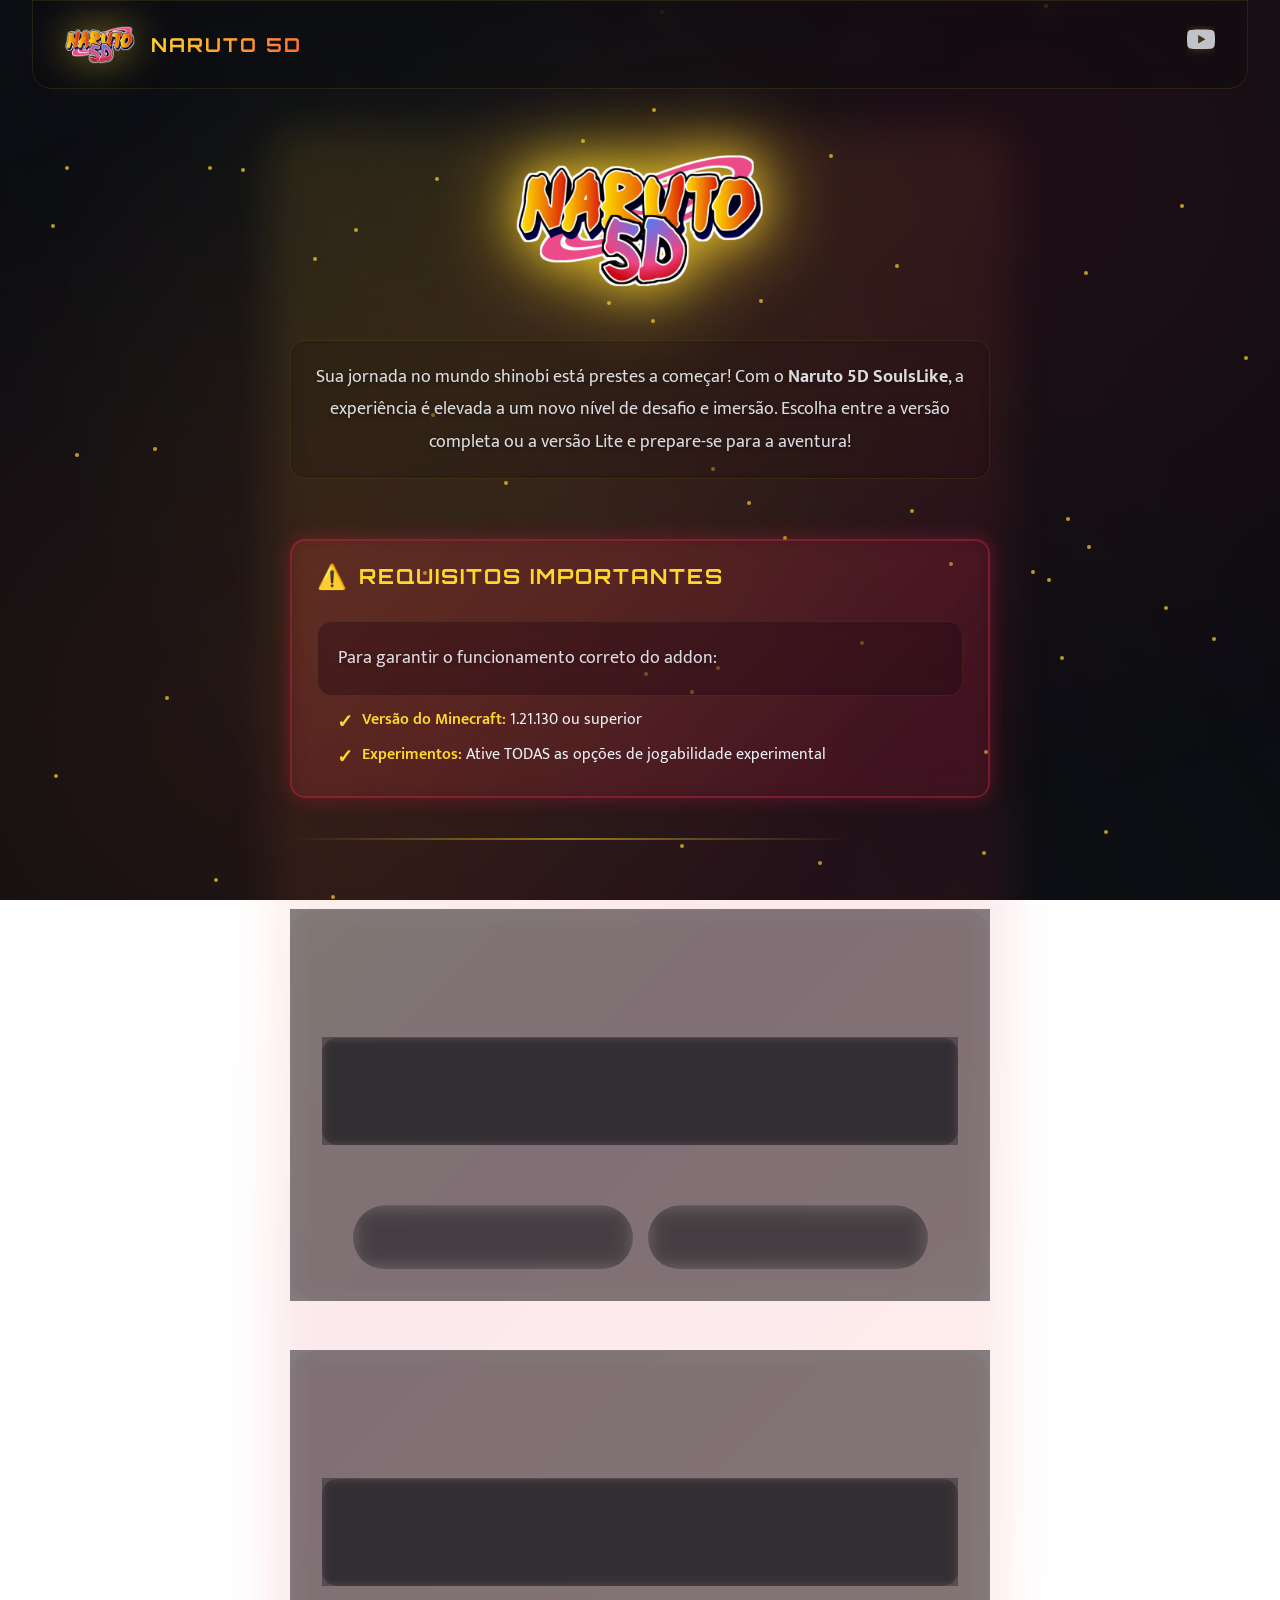
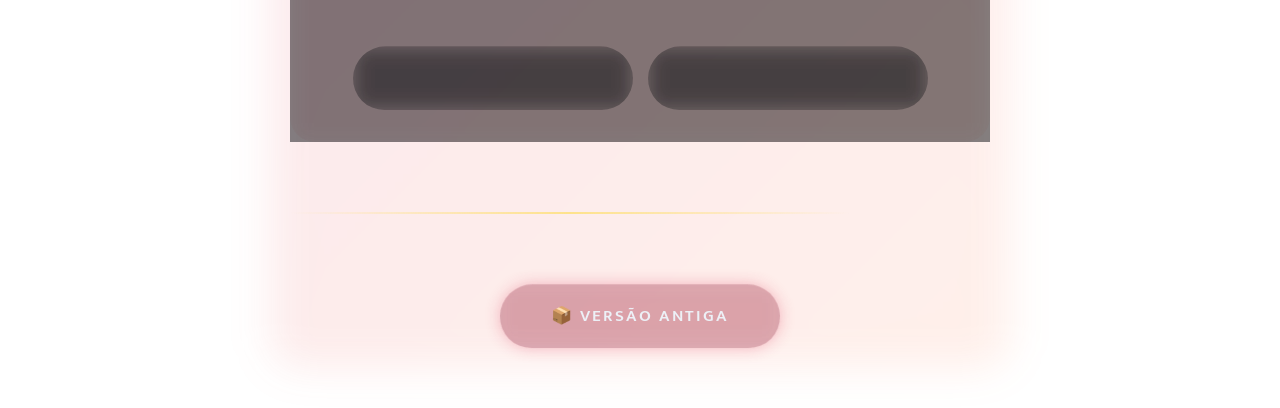
==== commit b8915c3c: "Update index.html" ====
--- a/index.html
+++ b/index.html
@@ -720,8 +720,8 @@
                         
                         <div class="buttons-container">
                             <div class="buttons-row">
-                                <a class="btn-principal" href="https://4br.me/P6j1klxlp" target="_blank">📥 Behavior Pack</a>
-                                <a class="btn-principal" href="https://4br.me/iKTj9pJrlO" target="_blank">📥 Resource Pack</a>
+                                <a class="btn-principal" href="https://4br.me/XiavwYWto4" target="_blank">📥 Behavior Pack</a>
+                                <a class="btn-principal" href="https://4br.me/Qw8o8VHD" target="_blank">📥 Resource Pack</a>
                             </div>
                         </div>
                     </div>
@@ -733,8 +733,8 @@
                         
                         <div class="buttons-container">
                             <div class="buttons-row">
-                                <a class="btn-lite" href="https://4br.me/BehaviorLiteTobi" target="_blank">📥 Behavior Pack Lite</a>
-                                <a class="btn-lite" href="https://4br.me/ResourceLiteTobi" target="_blank">📥 Resource Pack Lite</a>
+                                <a class="btn-lite" href="https://4br.me/XiavwYWto4" target="_blank">📥 Behavior Pack Lite</a>
+                                <a class="btn-lite" href="https://4br.me/Qw8o8VHD" target="_blank">📥 Resource Pack Lite</a>
                             </div>
                         </div>
                     </div>
@@ -776,3 +776,4 @@
 </html>
 
 
+
